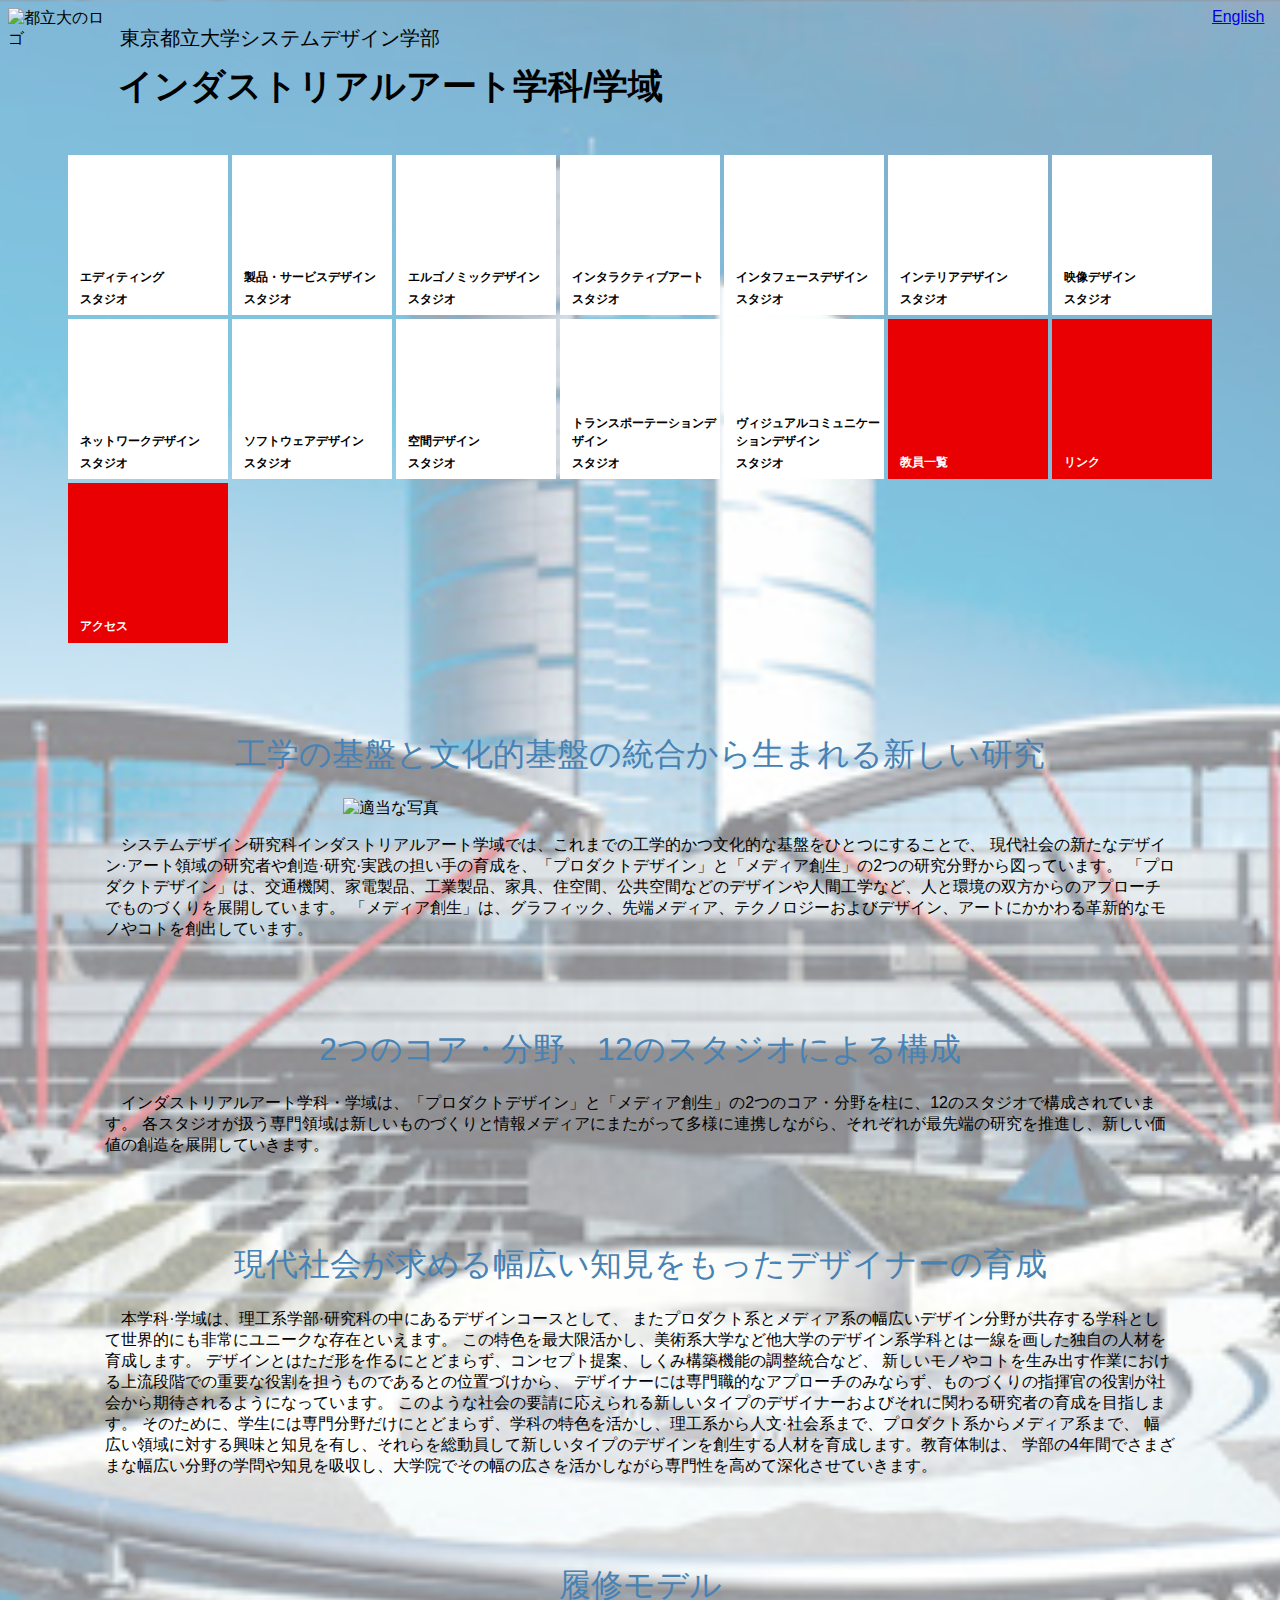
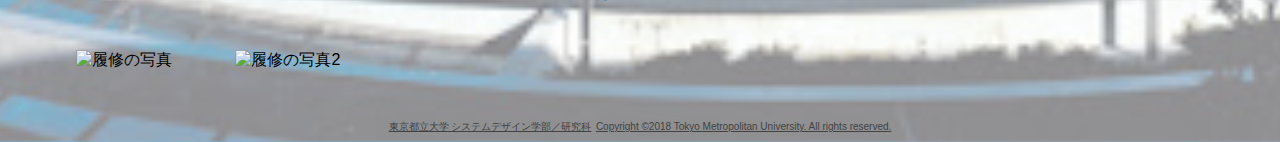
==== docs/index.html @ 2f90b3be "枠直しとstudio整備" ====
<!DOCTYPE html>
<html lang="ja">
<head>
    <meta charset="utf-8">
    <title>東京都立大学システムデザイン学部インダストリアルアート学科</title>
    <link rel="stylesheet" href="styles/kari_styles.css">
</head>

<body>
<header>
    <a href="#ja">English</a>
    <img src="http://placekitten.com/200/50" alt="都立大のロゴ" id="logo">
    <div id="tmusd">東京都立大学システムデザイン学部</div>
    <div id="ia">インダストリアルアート学科/学域</div>
</header>
<iframe src="./kari_Studio.html"
        width="80%"
        height="0" id="topFrame">
</iframe>
<script type="text/javascript">
    OpenPage = "";
    ifanim = (thisPage) => {
        console.log(`${thisPage}:${OpenPage}`);
        if (OpenPage === thisPage) {
            document.getElementById('topFrame').classList.remove("run-animation");
            void document.getElementById('topFrame').offsetWidth;
            document.getElementById('topFrame').classList.add("run-animation");
            document.getElementById('topFrame').style.animationDirection = "reverse";
            OpenPage = "";
        } else if (OpenPage === "") {
            document.getElementById('topFrame').classList.remove("run-animation");
            void document.getElementById('topFrame').offsetWidth;
            document.getElementById('topFrame').classList.add("run-animation");
            document.getElementById('topFrame').style.animationDirection = "normal";

            OpenPage = thisPage;
        } else {
            OpenPage = thisPage;
        }
    }
</script>
<style type="text/css">

    #topFrame {
        display: block;
        margin: 20px auto 0px;
        border: none;
        background-color: rgba(255, 255, 255, 0.50);
        border-radius: 5px;
    }

    .run-animation {
        display: block;
        margin: auto;
        animation: iframeanim 1s running forwards;
    }

    @keyframes iframeanim {
        0% {
            height: 0px;
        }
        100% {
            height: 1000px;
        }
    }

</style>
<main>
    <ul class="tiles">
        <li class="cell">
            <button class="studio" type="button"
                    onclick="document.getElementById('topFrame').src = './kari_Studio.html?0'; ifanim('kari_Studio');">
                <div class="studios_text"><p>エディティング</p>
                    <p>スタジオ</p></div>
            </button>
        </li>
        <li class="cell">
            <button class="studio" type="button"
                    onclick="document.getElementById('topFrame').src = './kari_Studio.html?1'; ifanim('kari_Studio');">
                <div class="studios_text"><p>製品・サービスデザイン</p>
                    <p>スタジオ</p></div>
            </button>
        </li>
        <li class="cell">
            <button class="studio" type="button"
                    onclick="document.getElementById('topFrame').src = './kari_Studio.html?2'; ifanim('kari_Studio');">
                <div class="studios_text"><p>エルゴノミックデザイン</p>
                    <p>スタジオ</p></div>
            </button>
        </li>
        <li class="cell">
            <button class="studio" type="button"
                    onclick="document.getElementById('topFrame').src = './kari_Studio.html?3'; ifanim('kari_Studio');">
                <div class="studios_text"><p>インタラクティブアート</p>
                    <p>スタジオ</p></div>
            </button>
        </li>
        <li class="cell">
            <button class="studio" type="button"
                    onclick="document.getElementById('topFrame').src = './kari_Studio.html?4'; ifanim('kari_Studio');">
                <div class="studios_text"><p>インタフェースデザイン</p>
                    <p>スタジオ</p></div>
            </button>
        </li>
        <li class="cell">
            <button class="studio" type="button"
                    onclick="document.getElementById('topFrame').src = './kari_Studio.html?5'; ifanim('kari_Studio');">
                <div class="studios_text"><p>インテリアデザイン</p>
                    <p>スタジオ</p></div>
            </button>
        </li>
        <li class="cell">
            <button class="studio" type="button"
                    onclick="document.getElementById('topFrame').src = './kari_Studio.html?6'; ifanim('kari_Studio');">
                <div class="studios_text"><p>映像デザイン</p>
                    <p>スタジオ</p></div>
            </button>
        </li>
        <li class="cell">
            <button class="studio" type="button"
                    onclick="document.getElementById('topFrame').src = './kari_Studio.html?7'; ifanim('kari_Studio');">
                <div class="studios_text"><p>ネットワークデザイン</p>
                    <p>スタジオ</p></div>
            </button>
        </li>
        <li class="cell">
            <button class="studio" type="button"
                    onclick="document.getElementById('topFrame').src = './kari_Studio.html?8'; ifanim('kari_Studio');">
                <div class="studios_text"><p>ソフトウェアデザイン</p>
                    <p>スタジオ</p></div>
            </button>
        </li>
        <li class="cell">
            <button class="studio" type="button"
                    onclick="document.getElementById('topFrame').src = './kari_Studio.html?9'; ifanim('kari_Studio');">
                <div class="studios_text"><p>空間デザイン</p>
                    <p>スタジオ</p></div>
            </button>
        </li>
        <li class="cell">
            <button class="studio " type="button"
                    onclick="document.getElementById('topFrame').src = './kari_Studio.html?10'; ifanim('kari_Studio');">
                <div class="studios_text"><p>トランスポーテーションデザイン</p>
                    <p>スタジオ</p></div>
            </button>
        </li>
        <li class="cell">
            <button class="studio " type="button"
                    onclick="document.getElementById('topFrame').src = './kari_Studio.html?11'; ifanim('kari_Studio');">
                <div class="studios_text"><p>ヴィジュアルコミュニケーションデザイン</p>
                    <p>スタジオ</p></div>
            </button>
        </li>
        <li class="cell">
            <button class="other " type="button"
                    onclick="document.getElementById('topFrame').src = './kari_Faculty.html'; ifanim('kari_Faculty');">
                <div class="others_text"><p>教員一覧</p></div>
            </button>
        </li>
        <li class="cell">
            <button class="other " type="button"
                    onclick="document.getElementById('topFrame').src = './kari_Link.html'; ifanim('kari_Link');">
                <div class="others_text"><p>リンク</p></div>
            </button>
        </li>
        <li class="cell">
            <button class="other " type="button"
                    onclick="document.getElementById('topFrame').src = './Access.html'; ifanim('Access');">
                <div class="others_text"><p>アクセス</p></div>
            </button>
        </li>
        <li class="empty"></li>
        <li class="empty"></li>
        <li class="empty"></li>
        <li class="empty"></li>
        <li class="empty"></li>
        <li class="empty"></li>
    </ul>
    <article>
        <h1 lang="ja">工学の基盤と文化的基盤の統合から生まれる新しい研究</h1>
        <picture>
            <img src="http://placekitten.com/800/500" class="img_1" alt="適当な写真">
        </picture>
        <p lang="ja">システムデザイン研究科インダストリアルアート学域では、これまでの工学的かつ文化的な基盤をひとつにすることで、
            現代社会の新たなデザイン·アート領域の研究者や創造·研究·実践の担い手の育成を、「プロダクトデザイン」と「メディア創生」の2つの研究分野から図っています。
            「プロダクトデザイン」は、交通機関、家電製品、工業製品、家具、住空間、公共空間などのデザインや人間工学など、人と環境の双方からのアプローチでものづくりを展開しています。
            「メディア創生」は、グラフィック、先端メディア、テクノロジーおよびデザイン、アートにかかわる革新的なモノやコトを創出しています。
        </p>
    </article>
    <article>
        <h1 lang="ja">2つのコア・分野、12のスタジオによる構成</h1>
        <p lang="ja">インダストリアルアート学科・学域は、「プロダクトデザイン」と「メディア創生」の2つのコア・分野を柱に、12のスタジオで構成されています。
            各スタジオが扱う専門領域は新しいものづくりと情報メディアにまたがって多様に連携しながら、それぞれが最先端の研究を推進し、新しい価値の創造を展開していきます。</p>
    </article>
    <article>
        <h1 lang="ja">現代社会が求める幅広い知見をもったデザイナーの育成</h1>
        <p lang="ja">
            本学科·学域は、理工系学部·研究科の中にあるデザインコースとして、
            またプロダクト系とメディア系の幅広いデザイン分野が共存する学科として世界的にも非常にユニークな存在といえます。
            この特色を最大限活かし、美術系大学など他大学のデザイン系学科とは一線を画した独自の人材を育成します。
            デザインとはただ形を作るにとどまらず、コンセプト提案、しくみ構築機能の調整統合など、
            新しいモノやコトを生み出す作業における上流段階での重要な役割を担うものであるとの位置づけから、
            デザイナーには専門職的なアプローチのみならず、ものづくりの指揮官の役割が社会から期待されるようになっています。
            このような社会の要請に応えられる新しいタイプのデザイナーおよびそれに関わる研究者の育成を目指します。
            そのために、学生には専門分野だけにとどまらず、学科の特色を活かし、理工系から人文·社会系まで、プロダクト系からメディア系まで、
            幅広い領域に対する興味と知見を有し、それらを総動員して新しいタイプのデザインを創生する人材を育成します。教育体制は、
            学部の4年間でさまざまな幅広い分野の学問や知見を吸収し、大学院でその幅の広さを活かしながら専門性を高めて深化させていきます。</p>
    </article>
    <article>
        <h1 lang="ja">履修モデル</h1>
        <picture>
            <img src="http://industrial-art.sd.tmu.ac.jp/images/about-images/courcemodel2_3-01.png" class="img_2"
                 alt="履修の写真">
        </picture>
        <picture>
            <img src="http://industrial-art.sd.tmu.ac.jp/images/about-images/courcemodel2_3-02.png" class="img_2"
                 alt="履修の写真2">
        </picture>
    </article>
</main>

<footer>
    <div id="footerlink">
        <section>
            <a href="https://www.sd.tmu.ac.jp/" hreflang="ja">東京都立大学 システムデザイン学部／研究科</a>
            <a class="copyright" href="https://www.tmu.ac.jp/" hreflang="ja">Copyright ©2018 Tokyo
                Metropolitan University. All rights reserved.</a>
        </section>
    </div>
</footer>

</body>

</html>
---- docs/styles/kari_styles.css ----
header{
  display: grid;
  grid-template: 50px 50px / 100px 1fr 60px;
  font-family: sans-serif;
}

  #logo{
    height: 100px;
    width: 100px;
    object-fit:cover;
    grid-row: 1 / 3;
    grid-column: 1;
  }
  #tmusd{
    grid-row: 1;
    grid-column: 2;
    font-weight: normal;
    font-size: 20px;
    color: black;
    line-height: 1;
    text-align: start;
    margin-left: 12px;
    margin-top: 20px;
  }
  #ia{
    grid-row: 2;
    grid-column: 2;
    font-weight: bold;
    font-size: 35px;
    color: black;
    line-height: 1;
    text-align: start;
    margin-left: 10px;
    margin-top: 10px;
  }
  header a {
    grid-row: 1;
    grid-column: 3;
  }


body {
  font-family: sans-serif;
  background-image: url(../picture/hinocan.jpg);
  background-size: cover;
  background-position: center;
  background-color:rgba(255,255,255,0.5);
  background-blend-mode:screen;
}
main{
  margin: 2% 3%;
}
h1, h2 {
  font-weight: 400;
  color: steelblue;
}
#close{
  position: relative;
}

ul{
  padding: 0px;
}

li{
  list-style: none inside none;
  justify-content: center;
}

.tiles{
  display: flex;
  flex-flow: row wrap;
  flex-basis: 160px;
  justify-content: center;
}

.cell{
  position: relative;
  margin: 2px;
  word-break: break-all;
  /* flex-basis: 160px; */
  width: 160px;
  height: 160px;
}

.studio{
  position: absolute;
  background-color: white;
  word-break: break-all;
  width: 160px;
  height: 160px;
  border: none;
}
.studios_text{
  position: absolute;
  font-weight: bold;
  font-size: 12px;
  color: black;
  line-height: 1.5;
  text-align: start;
  bottom: 2px;
  margin-left: 6px;
}
.studios_text p{
  margin: 0.4em 0px;
}

.other {
  position: absolute;
  background-color: #E80002;
  word-break: break-all;
  width: 160px;
  height: 160px;
  border: none;
}
.others_text{
  position: absolute;
  font-weight: bold;
  font-size: 12px;
  color: white;
  text-align: start;
  bottom: -4px;
  margin-left: 6px;
}

.empty {
  width: 160px;
  height: 0;
  padding-top: 0;
  padding-bottom: 0;
  margin: 0px 2px;
}

article{
  padding-top: 50px;
}
article h1{
  text-align: center;
}
article p{
  padding: 0 5%;
  text-indent: 1em;
}

.img_1{
  text-align: center;
  width: 50%;
  padding: 0 25%;
}
.img_2{
  justify-content: center;
  width: 95%;
  padding: 20px 2.5%;
}

section{
  text-align: center;
}
section a{
  color: rgb(65, 65, 65);
  font-size: 10px;
}
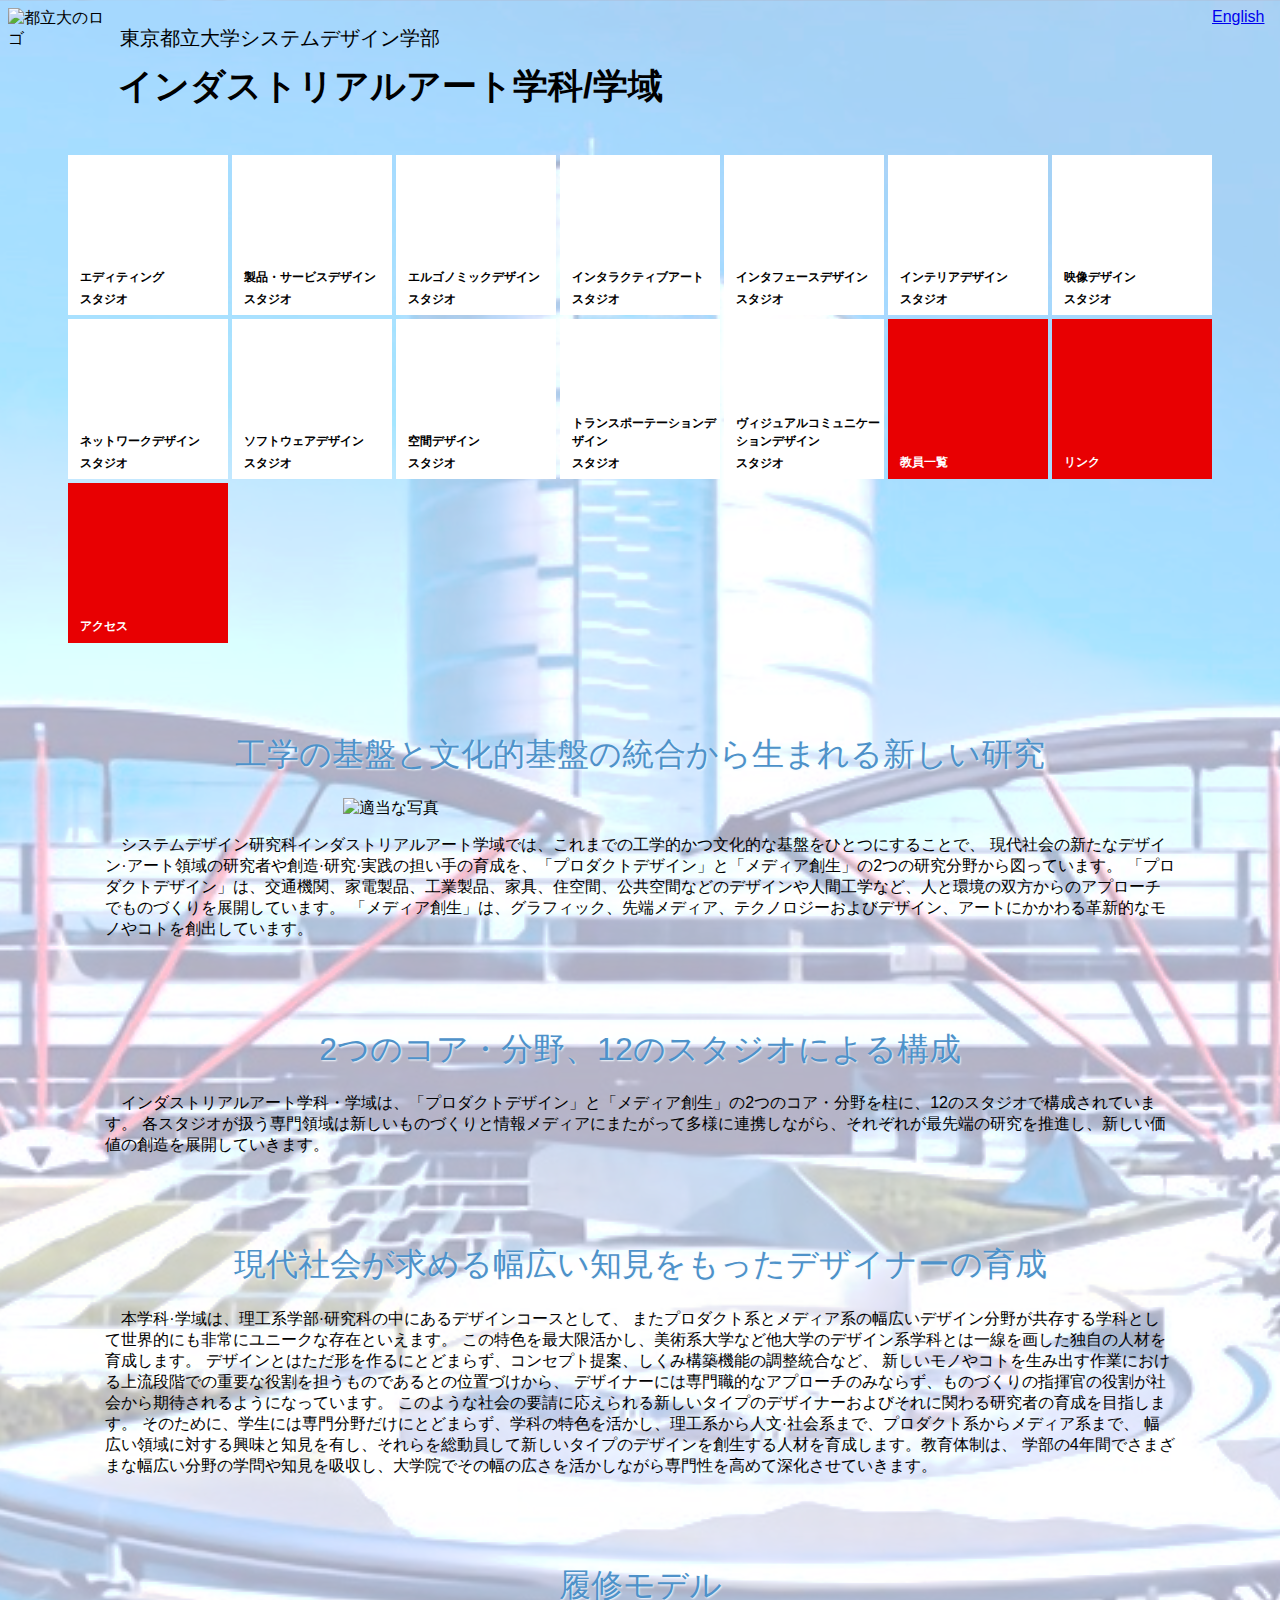
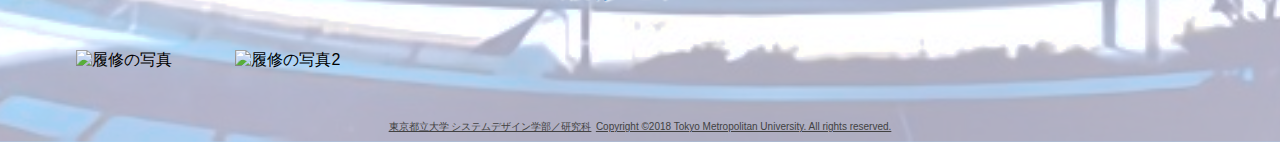
==== commit 211f8a1f: "classとidの取り違えバグ直す" ====
--- a/docs/index.html
+++ b/docs/index.html
@@ -69,84 +69,84 @@
     <ul class="tiles">
         <li class="cell">
             <button class="studio" type="button"
-                    onclick="document.getElementById('topFrame').src = './kari_Studio.html?0'; ifanim('kari_Studio');">
+                    onclick="document.getElementById('topFrame').src = './kari_Studio.html?0'; ifanim('kari_Studio?0');">
                 <div class="studios_text"><p>エディティング</p>
                     <p>スタジオ</p></div>
             </button>
         </li>
         <li class="cell">
             <button class="studio" type="button"
-                    onclick="document.getElementById('topFrame').src = './kari_Studio.html?1'; ifanim('kari_Studio');">
+                    onclick="document.getElementById('topFrame').src = './kari_Studio.html?1'; ifanim('kari_Studio?1');">
                 <div class="studios_text"><p>製品・サービスデザイン</p>
                     <p>スタジオ</p></div>
             </button>
         </li>
         <li class="cell">
             <button class="studio" type="button"
-                    onclick="document.getElementById('topFrame').src = './kari_Studio.html?2'; ifanim('kari_Studio');">
+                    onclick="document.getElementById('topFrame').src = './kari_Studio.html?2'; ifanim('kari_Studio?2');">
                 <div class="studios_text"><p>エルゴノミックデザイン</p>
                     <p>スタジオ</p></div>
             </button>
         </li>
         <li class="cell">
             <button class="studio" type="button"
-                    onclick="document.getElementById('topFrame').src = './kari_Studio.html?3'; ifanim('kari_Studio');">
+                    onclick="document.getElementById('topFrame').src = './kari_Studio.html?3'; ifanim('kari_Studio?3');">
                 <div class="studios_text"><p>インタラクティブアート</p>
                     <p>スタジオ</p></div>
             </button>
         </li>
         <li class="cell">
             <button class="studio" type="button"
-                    onclick="document.getElementById('topFrame').src = './kari_Studio.html?4'; ifanim('kari_Studio');">
+                    onclick="document.getElementById('topFrame').src = './kari_Studio.html?4'; ifanim('kari_Studio?4');">
                 <div class="studios_text"><p>インタフェースデザイン</p>
                     <p>スタジオ</p></div>
             </button>
         </li>
         <li class="cell">
             <button class="studio" type="button"
-                    onclick="document.getElementById('topFrame').src = './kari_Studio.html?5'; ifanim('kari_Studio');">
+                    onclick="document.getElementById('topFrame').src = './kari_Studio.html?5'; ifanim('kari_Studio?5');">
                 <div class="studios_text"><p>インテリアデザイン</p>
                     <p>スタジオ</p></div>
             </button>
         </li>
         <li class="cell">
             <button class="studio" type="button"
-                    onclick="document.getElementById('topFrame').src = './kari_Studio.html?6'; ifanim('kari_Studio');">
+                    onclick="document.getElementById('topFrame').src = './kari_Studio.html?6'; ifanim('kari_Studio?6');">
                 <div class="studios_text"><p>映像デザイン</p>
                     <p>スタジオ</p></div>
             </button>
         </li>
         <li class="cell">
             <button class="studio" type="button"
-                    onclick="document.getElementById('topFrame').src = './kari_Studio.html?7'; ifanim('kari_Studio');">
+                    onclick="document.getElementById('topFrame').src = './kari_Studio.html?7'; ifanim('kari_Studio?7');">
                 <div class="studios_text"><p>ネットワークデザイン</p>
                     <p>スタジオ</p></div>
             </button>
         </li>
         <li class="cell">
             <button class="studio" type="button"
-                    onclick="document.getElementById('topFrame').src = './kari_Studio.html?8'; ifanim('kari_Studio');">
+                    onclick="document.getElementById('topFrame').src = './kari_Studio.html?8'; ifanim('kari_Studio?8');">
                 <div class="studios_text"><p>ソフトウェアデザイン</p>
                     <p>スタジオ</p></div>
             </button>
         </li>
         <li class="cell">
             <button class="studio" type="button"
-                    onclick="document.getElementById('topFrame').src = './kari_Studio.html?9'; ifanim('kari_Studio');">
+                    onclick="document.getElementById('topFrame').src = './kari_Studio.html?9'; ifanim('kari_Studio?9');">
                 <div class="studios_text"><p>空間デザイン</p>
                     <p>スタジオ</p></div>
             </button>
         </li>
         <li class="cell">
             <button class="studio " type="button"
-                    onclick="document.getElementById('topFrame').src = './kari_Studio.html?10'; ifanim('kari_Studio');">
+                    onclick="document.getElementById('topFrame').src = './kari_Studio.html?10'; ifanim('kari_Studio?10');">
                 <div class="studios_text"><p>トランスポーテーションデザイン</p>
                     <p>スタジオ</p></div>
             </button>
         </li>
         <li class="cell">
             <button class="studio " type="button"
-                    onclick="document.getElementById('topFrame').src = './kari_Studio.html?11'; ifanim('kari_Studio');">
+                    onclick="document.getElementById('topFrame').src = './kari_Studio.html?11'; ifanim('kari_Studio?11');">
                 <div class="studios_text"><p>ヴィジュアルコミュニケーションデザイン</p>
                     <p>スタジオ</p></div>
             </button>
--- a/docs/styles/kari_styles.css
+++ b/docs/styles/kari_styles.css
@@ -44,15 +44,16 @@
   background-image: url(../picture/hinocan.jpg);
   background-size: cover;
   background-position: center;
-  background-color:rgba(255,255,255,0.5);
-  background-blend-mode:screen;
+  background-color:rgba(235,235,255,0.7);
+  background-blend-mode:lighten;
 }
 main{
   margin: 2% 3%;
 }
 h1, h2 {
   font-weight: 400;
-  color: steelblue;
+  color: rgb(78, 146, 201);
+  text-shadow: 1px 1px 2px aliceblue;
 }
 #close{
   position: relative;
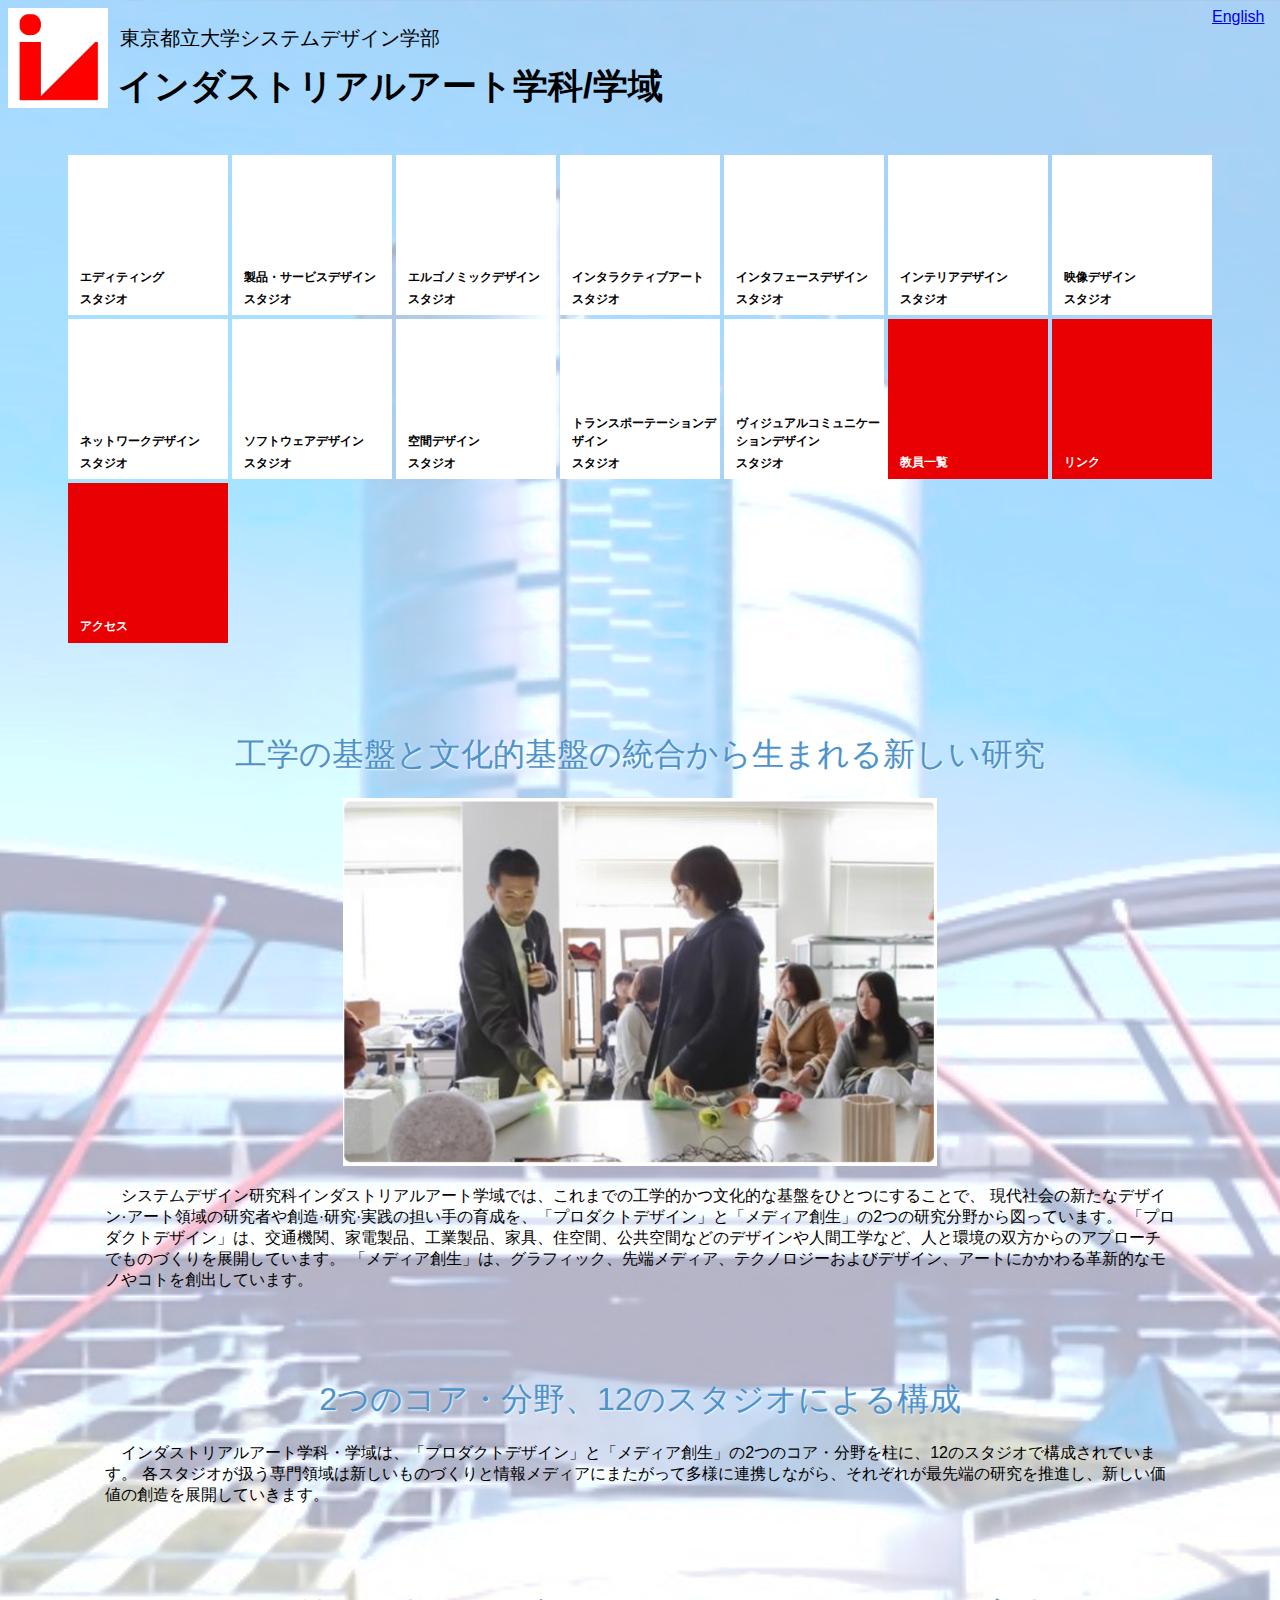
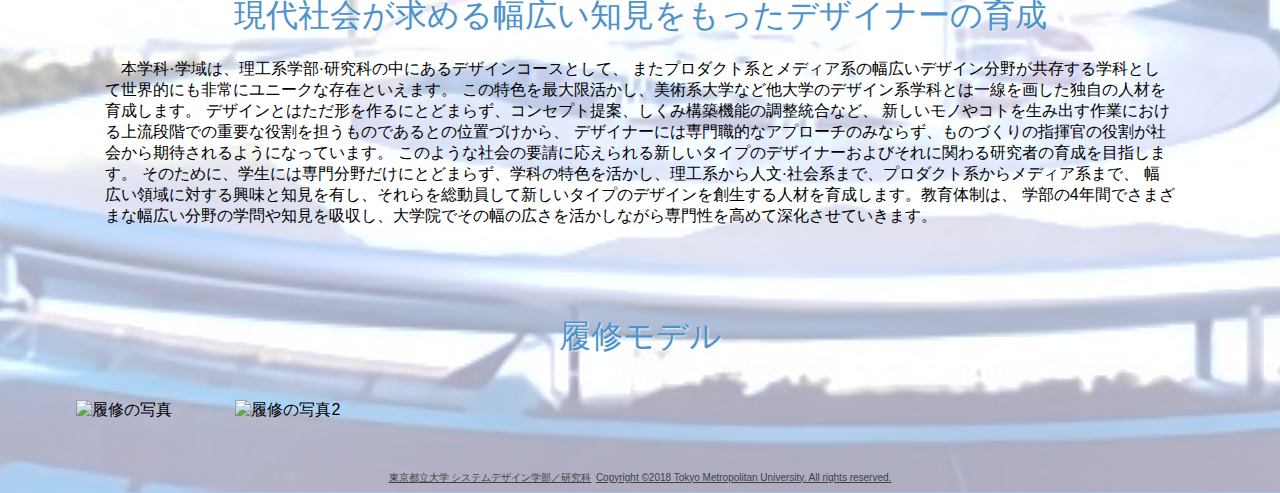
==== commit 9582c5ac: "最低限" ====
--- a/docs/index.html
+++ b/docs/index.html
@@ -9,7 +9,7 @@
 <body>
 <header>
     <a href="#ja">English</a>
-    <img src="http://placekitten.com/200/50" alt="都立大のロゴ" id="logo">
+    <img src="./picture/ialogo.jpg" alt="都立大のロゴ" id="logo">
     <div id="tmusd">東京都立大学システムデザイン学部</div>
     <div id="ia">インダストリアルアート学科/学域</div>
 </header>
@@ -179,7 +179,7 @@
     <article>
         <h1 lang="ja">工学の基盤と文化的基盤の統合から生まれる新しい研究</h1>
         <picture>
-            <img src="http://placekitten.com/800/500" class="img_1" alt="適当な写真">
+            <img src="picture/newreserch.png" class="img_1" alt="適当な写真">
         </picture>
         <p lang="ja">システムデザイン研究科インダストリアルアート学域では、これまでの工学的かつ文化的な基盤をひとつにすることで、
             現代社会の新たなデザイン·アート領域の研究者や創造·研究·実践の担い手の育成を、「プロダクトデザイン」と「メディア創生」の2つの研究分野から図っています。
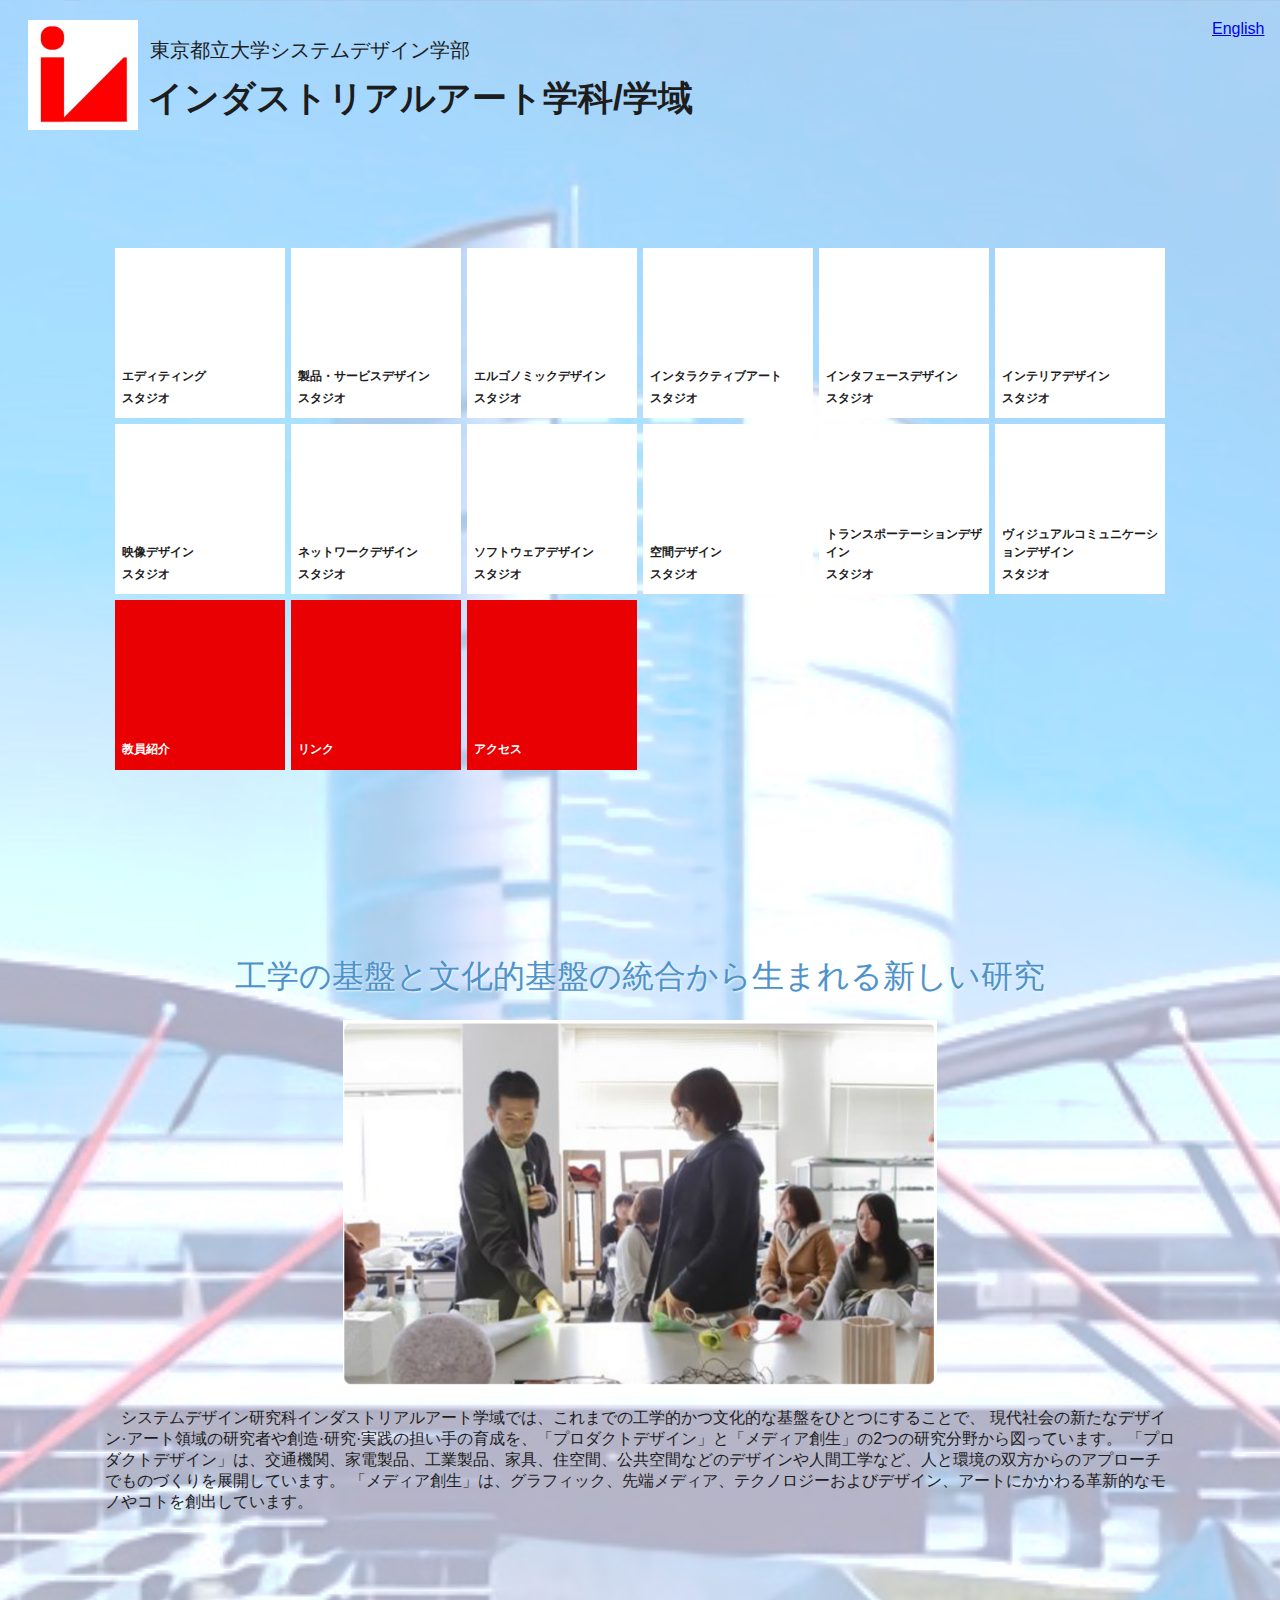
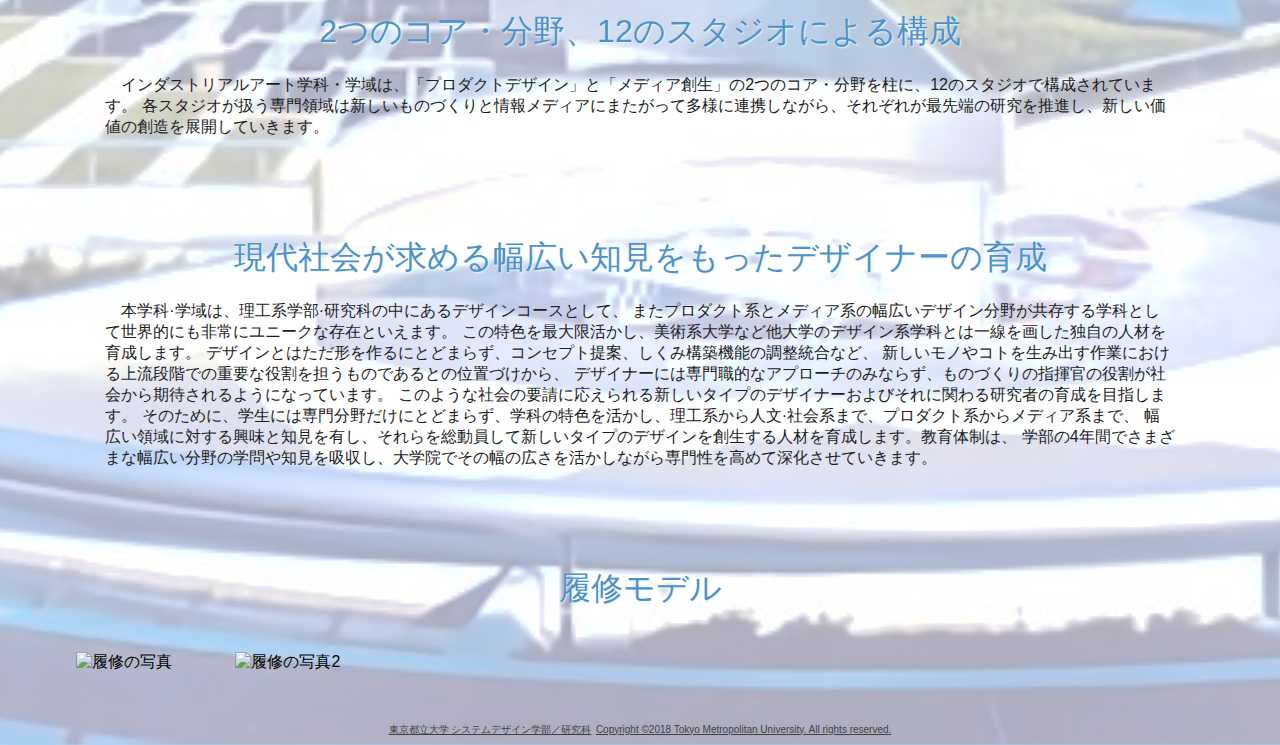
==== commit 1b0a2291: "cssなど諸々の調整" ====
--- a/docs/index.html
+++ b/docs/index.html
@@ -154,7 +154,7 @@
         <li class="cell">
             <button class="other " type="button"
                     onclick="document.getElementById('topFrame').src = './kari_Faculty.html'; ifanim('kari_Faculty');">
-                <div class="others_text"><p>教員一覧</p></div>
+                <div class="others_text"><p>教員紹介</p></div>
             </button>
         </li>
         <li class="cell">
--- a/docs/styles/kari_styles.css
+++ b/docs/styles/kari_styles.css
@@ -2,11 +2,14 @@
   display: grid;
   grid-template: 50px 50px / 100px 1fr 60px;
   font-family: sans-serif;
+  margin-left: 20px;
+  margin-top: 20px;
+  margin-bottom: 100px;
 }
 
   #logo{
-    height: 100px;
-    width: 100px;
+    height: 110px;
+    width: 110px;
     object-fit:cover;
     grid-row: 1 / 3;
     grid-column: 1;
@@ -16,10 +19,10 @@
     grid-column: 2;
     font-weight: normal;
     font-size: 20px;
-    color: black;
+    color: rgb(29, 29, 29);
     line-height: 1;
     text-align: start;
-    margin-left: 12px;
+    margin-left: 22px;
     margin-top: 20px;
   }
   #ia{
@@ -27,10 +30,10 @@
     grid-column: 2;
     font-weight: bold;
     font-size: 35px;
-    color: black;
+    color: rgb(29, 29, 29);
     line-height: 1;
     text-align: start;
-    margin-left: 10px;
+    margin-left: 20px;
     margin-top: 10px;
   }
   header a {
@@ -61,6 +64,7 @@
 
 ul{
   padding: 0px;
+  margin-bottom: 100px;
 }
 
 li{
@@ -71,36 +75,36 @@
 .tiles{
   display: flex;
   flex-flow: row wrap;
-  flex-basis: 160px;
+  flex-basis: 170px;
   justify-content: center;
 }
 
 .cell{
   position: relative;
-  margin: 2px;
+  margin: 3px;
   word-break: break-all;
   /* flex-basis: 160px; */
-  width: 160px;
-  height: 160px;
+  width: 170px;
+  height: 170px;
 }
 
 .studio{
   position: absolute;
   background-color: white;
   word-break: break-all;
-  width: 160px;
-  height: 160px;
+  width: 170px;
+  height: 170px;
   border: none;
 }
 .studios_text{
   position: absolute;
   font-weight: bold;
   font-size: 12px;
-  color: black;
+  color: rgb(29, 29, 29);
   line-height: 1.5;
   text-align: start;
-  bottom: 2px;
-  margin-left: 6px;
+  bottom: 6px;
+  margin-left: 1px;
 }
 .studios_text p{
   margin: 0.4em 0px;
@@ -110,8 +114,8 @@
   position: absolute;
   background-color: #E80002;
   word-break: break-all;
-  width: 160px;
-  height: 160px;
+  width: 170px;
+  height: 170px;
   border: none;
 }
 .others_text{
@@ -120,20 +124,20 @@
   font-size: 12px;
   color: white;
   text-align: start;
-  bottom: -4px;
-  margin-left: 6px;
+  bottom: 0px;
+  margin-left: 1px;
 }
 
 .empty {
-  width: 160px;
+  width: 170px;
   height: 0;
   padding-top: 0;
   padding-bottom: 0;
-  margin: 0px 2px;
+  margin: 0px 3px;
 }
 
 article{
-  padding-top: 50px;
+  padding-top: 60px;
 }
 article h1{
   text-align: center;
@@ -141,6 +145,7 @@
 article p{
   padding: 0 5%;
   text-indent: 1em;
+  color: rgb(29, 29, 29);
 }
 
 .img_1{
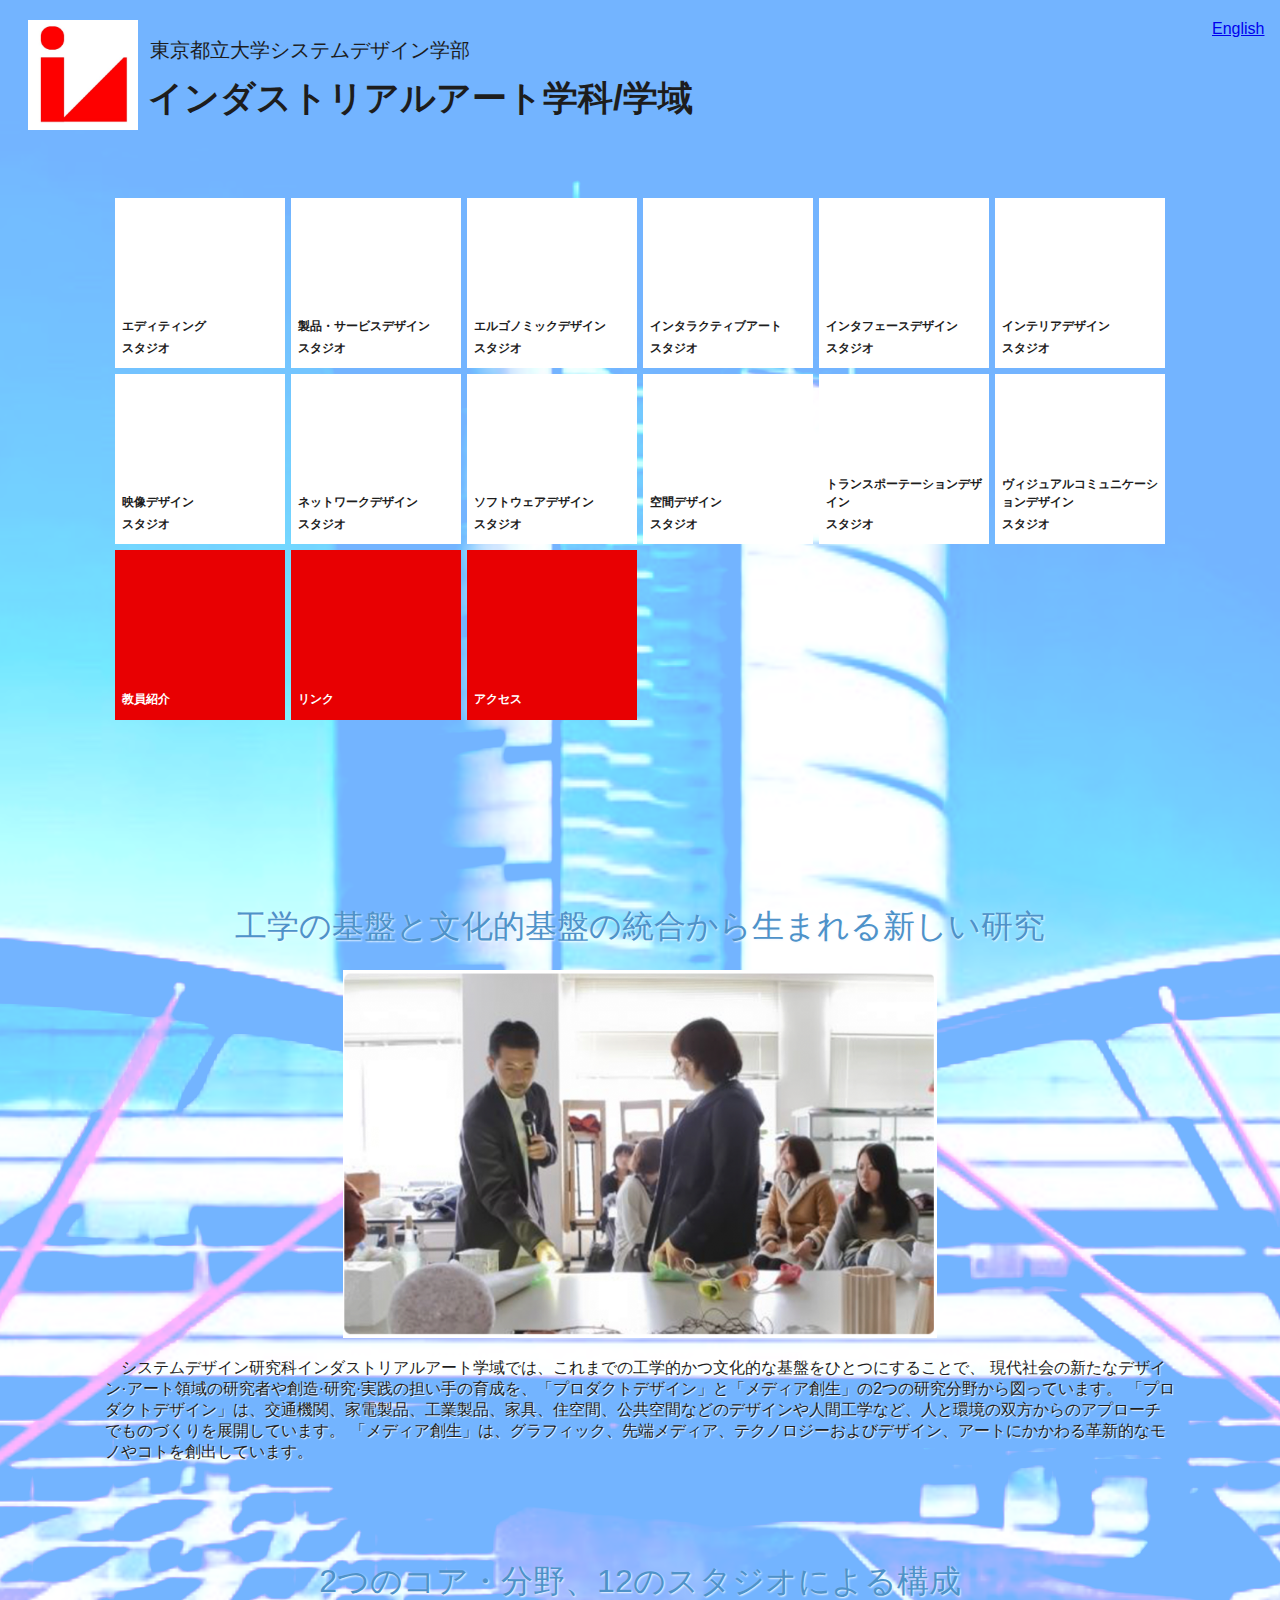
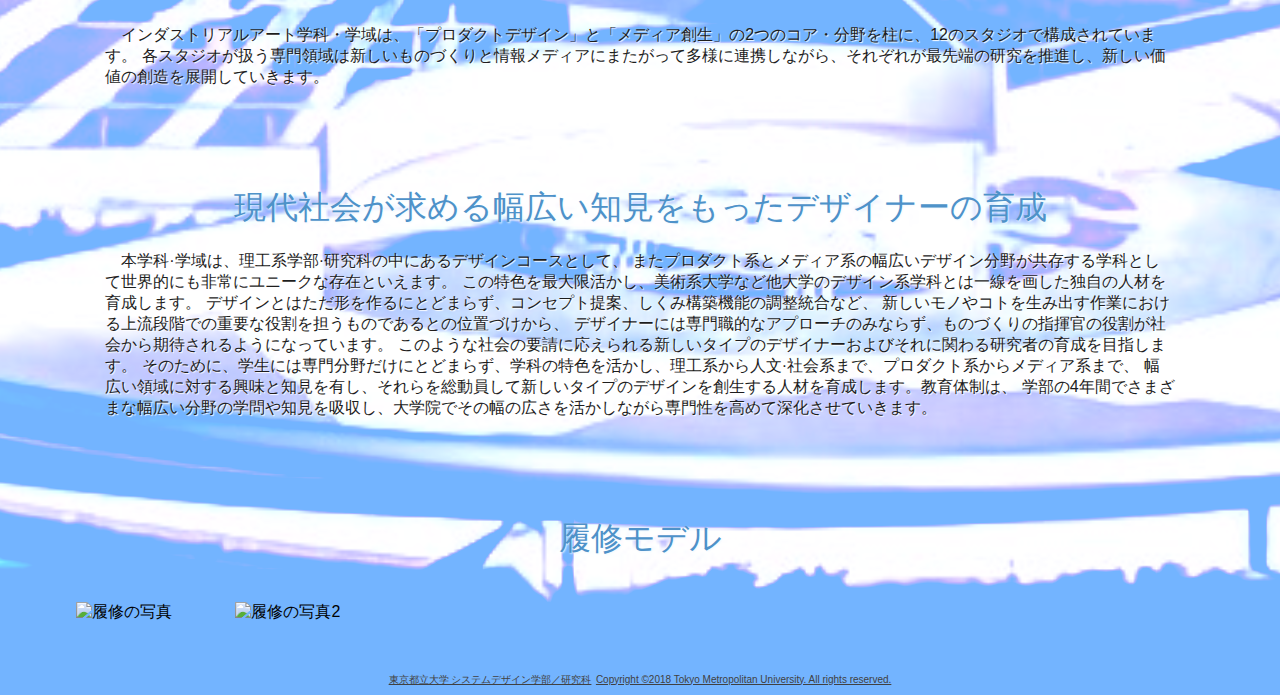
==== commit 1ab5b737: "おまけ" ====
--- a/docs/index.html
+++ b/docs/index.html
@@ -1,5 +1,5 @@
 <!DOCTYPE html>
-<html lang="ja">
+<html lang="en">
 <head>
     <meta charset="utf-8">
     <title>東京都立大学システムデザイン学部インダストリアルアート学科</title>
@@ -19,6 +19,7 @@
 </iframe>
 <script type="text/javascript">
     OpenPage = "";
+    console.log(document.getElementsByTagName("iframe")[0].contentDocument.firstElementChild);
     ifanim = (thisPage) => {
         console.log(`${thisPage}:${OpenPage}`);
         if (OpenPage === thisPage) {
@@ -60,7 +61,7 @@
             height: 0px;
         }
         100% {
-            height: 1000px;
+            height: 750px;
         }
     }
 
--- a/docs/styles/kari_styles.css
+++ b/docs/styles/kari_styles.css
@@ -4,7 +4,7 @@
   font-family: sans-serif;
   margin-left: 20px;
   margin-top: 20px;
-  margin-bottom: 100px;
+  margin-bottom: 50px;
 }
 
   #logo{
@@ -47,7 +47,7 @@
   background-image: url(../picture/hinocan.jpg);
   background-size: cover;
   background-position: center;
-  background-color:rgba(235,235,255,0.7);
+  background-color:rgb(115, 180, 255);
   background-blend-mode:lighten;
 }
 main{
@@ -146,6 +146,7 @@
   padding: 0 5%;
   text-indent: 1em;
   color: rgb(29, 29, 29);
+  text-shadow: 1px 1px 1px rgb(255, 255, 255);
 }
 
 .img_1{
